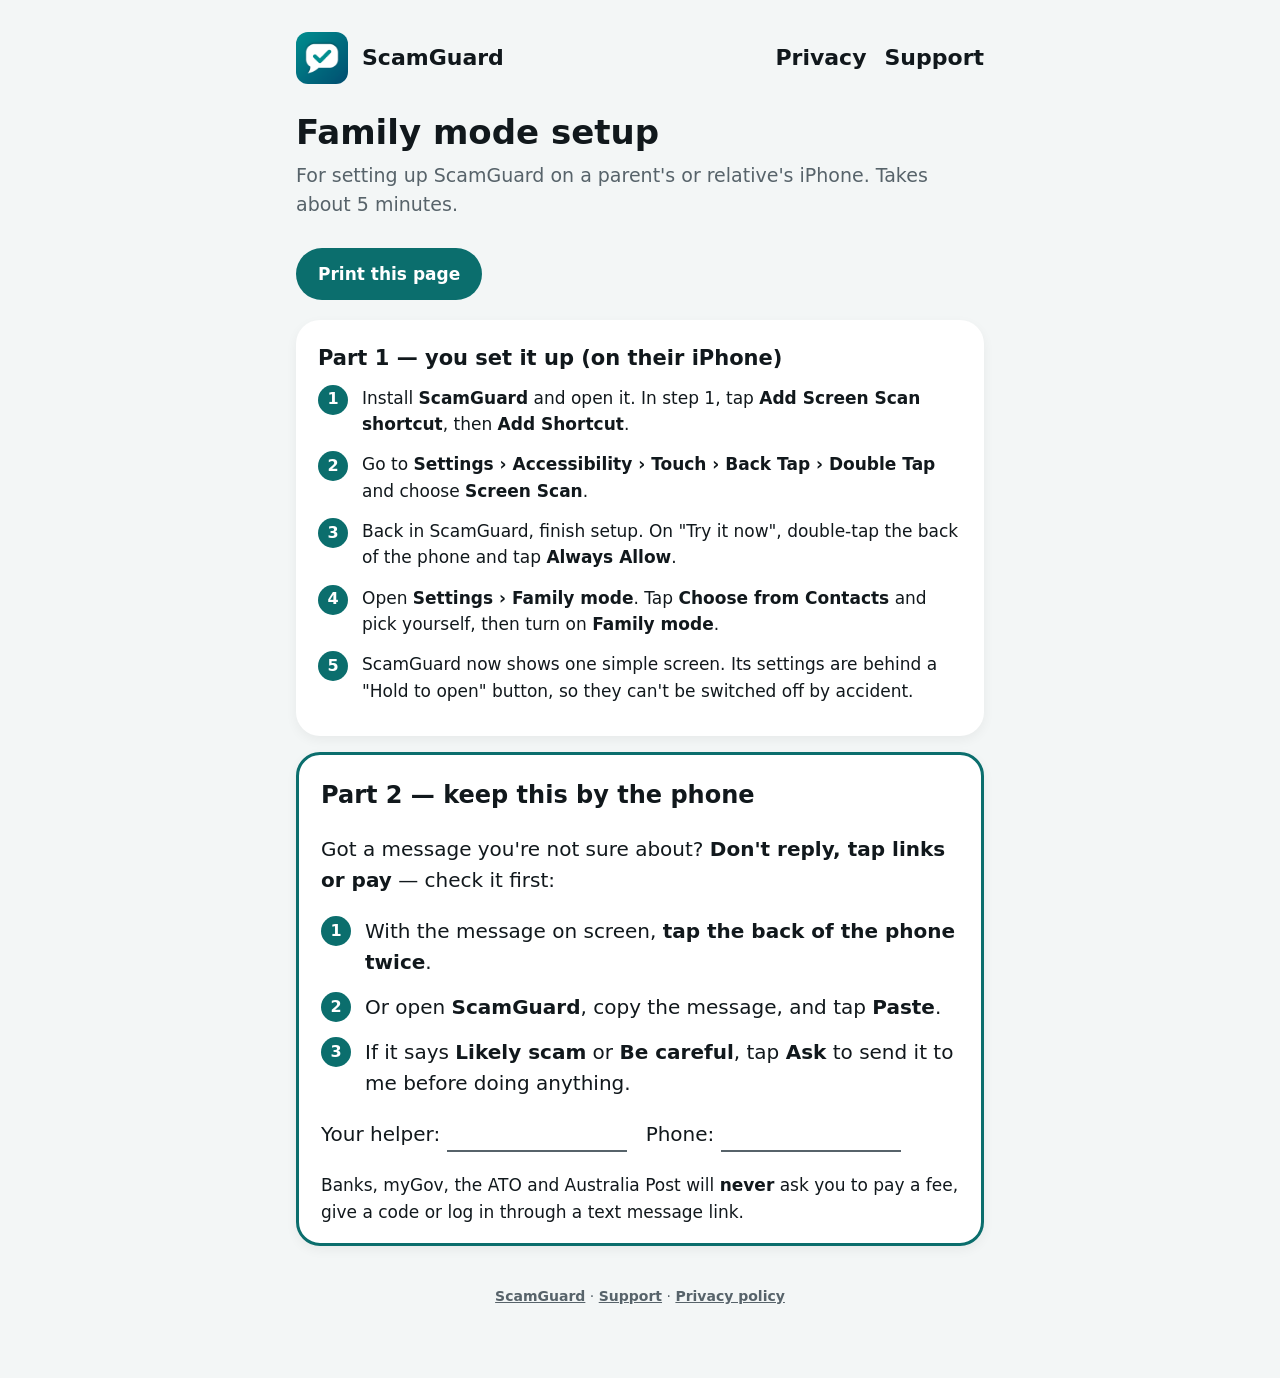
==== family-setup/index.html @ 92d3ee9f "Add printable Family mode setup guide and link it Co-Authored-By: Claude Opus 5.5 <noreply@anthropic" ====
<!doctype html>
<html lang="en-AU">
<head>
  <meta charset="utf-8">
  <meta name="viewport" content="width=device-width, initial-scale=1">
  <title>Family mode setup guide — ScamGuard</title>
  <meta name="description" content="A one-page, printable guide to setting up ScamGuard's Family mode on a relative's iPhone.">
  <link rel="icon" href="../favicon.png">
  <link rel="stylesheet" href="../style.css">
  <style>
    .steps { counter-reset: step; list-style: none; padding: 0; margin: 0; }
    .steps li { counter-increment: step; position: relative; padding-left: 44px; margin-bottom: 14px; }
    .steps li::before {
      content: counter(step);
      position: absolute; left: 0; top: 0;
      width: 30px; height: 30px; border-radius: 50%;
      background: var(--fill); color: #fff;
      display: flex; align-items: center; justify-content: center;
      font-weight: 700; font-size: 16px;
    }
    .fill-in { display: inline-block; min-width: 180px; border-bottom: 2px solid var(--secondary); }
    .keep { border: 3px solid var(--fill); }
    .keep h2 { font-size: 24px; }
    .big { font-size: 20px; }
    .print-hint { margin-bottom: 20px; }

    /* One A4/Letter page: no chrome, black on white, no shadows, tighter spacing. */
    @media print {
      @page { margin: 14mm; }
      :root { --bg: #fff; --surface: #fff; --text: #000; --secondary: #333; --inset: #ddd; }
      body { font-size: 12pt; line-height: 1.4; }
      header.site nav, footer, .print-hint { display: none; }
      main { padding: 0; max-width: none; }
      header.site { margin-bottom: 10px; }
      header.site img { width: 36px; height: 36px; }
      h1 { font-size: 22pt; }
      .card { box-shadow: none; border: 1px solid #999; padding: 12px 16px; margin-bottom: 10px; break-inside: avoid; }
      .keep { border: 3px solid #000; }
      .steps li { margin-bottom: 8px; }
      .steps li::before { background: #000; -webkit-print-color-adjust: exact; print-color-adjust: exact; }
      a { color: #000; text-decoration: none; }
    }
  </style>
</head>
<body>
<main>
  <header class="site">
    <img src="../icon.png" alt="">
    <a href="../">ScamGuard</a>
    <nav aria-label="Site">
      <a href="../privacy/">Privacy</a>
      <a href="../support/">Support</a>
    </nav>
  </header>

  <h1>Family mode setup</h1>
  <p class="lede">For setting up ScamGuard on a parent's or relative's iPhone. Takes about 5 minutes.</p>
  <p class="print-hint"><a class="button" href="javascript:window.print()">Print this page</a></p>

  <div class="card">
    <h2>Part 1 — you set it up (on their iPhone)</h2>
    <ol class="steps">
      <li>Install <strong>ScamGuard</strong> and open it. In step 1, tap <strong>Add Screen Scan shortcut</strong>, then <strong>Add Shortcut</strong>.</li>
      <li>Go to <strong>Settings › Accessibility › Touch › Back Tap › Double Tap</strong> and choose <strong>Screen Scan</strong>.</li>
      <li>Back in ScamGuard, finish setup. On "Try it now", double-tap the back of the phone and tap <strong>Always Allow</strong>.</li>
      <li>Open <strong>Settings › Family mode</strong>. Tap <strong>Choose from Contacts</strong> and pick yourself, then turn on <strong>Family mode</strong>.</li>
      <li>ScamGuard now shows one simple screen. Its settings are behind a "Hold to open" button, so they can't be switched off by accident.</li>
    </ol>
  </div>

  <div class="card keep">
    <h2>Part 2 — keep this by the phone</h2>
    <p class="big">Got a message you're not sure about? <strong>Don't reply, tap links or pay</strong> — check it first:</p>
    <ol class="steps big">
      <li>With the message on screen, <strong>tap the back of the phone twice</strong>.</li>
      <li>Or open <strong>ScamGuard</strong>, copy the message, and tap <strong>Paste</strong>.</li>
      <li>If it says <strong>Likely scam</strong> or <strong>Be careful</strong>, tap <strong>Ask</strong> to send it to me before doing anything.</li>
    </ol>
    <p class="big">Your helper: <span class="fill-in">&nbsp;</span> &nbsp; Phone: <span class="fill-in">&nbsp;</span></p>
    <p>Banks, myGov, the ATO and Australia Post will <strong>never</strong> ask you to pay a fee, give a code or log in through a text message link.</p>
  </div>

  <footer><p><a href="../">ScamGuard</a> · <a href="../support/">Support</a> · <a href="../privacy/">Privacy policy</a></p></footer>
</main>
</body>
</html>
---- style.css ----
/* ScamGuard site: the app's "calm & friendly" look. Colours meet 4.5:1 contrast in both themes. */
:root {
  --bg: #F3F6F6;
  --surface: #FFFFFF;
  --inset: #EEF3F3;
  --text: #11181C;
  --secondary: #57636A;
  --accent: #0B6E6D;
  --fill: #0B6E6D;
  --radius: 24px;
  color-scheme: light dark;
}

@media (prefers-color-scheme: dark) {
  :root {
    --bg: #0B1113;
    --surface: #162024;
    --inset: #1E2A2E;
    --text: #EEF3F3;
    --secondary: #A3B1B6;
    --accent: #2DB7AE;
  }
}

* { box-sizing: border-box; }

body {
  margin: 0;
  background: var(--bg);
  color: var(--text);
  font-family: ui-rounded, "SF Pro Rounded", -apple-system, BlinkMacSystemFont, "Segoe UI", system-ui, sans-serif;
  font-size: 17px;
  line-height: 1.55;
  -webkit-text-size-adjust: 100%;
}

main {
  max-width: 720px;
  margin: 0 auto;
  padding: 32px 16px 56px;
}

a { color: var(--accent); font-weight: 600; }
a:focus-visible { outline: 3px solid var(--accent); outline-offset: 3px; border-radius: 6px; }

header.site {
  display: flex;
  align-items: center;
  gap: 14px;
  margin-bottom: 28px;
}
header.site img { width: 52px; height: 52px; border-radius: 12px; }
header.site a { color: var(--text); text-decoration: none; font-size: 22px; font-weight: 700; }

nav { margin-left: auto; display: flex; gap: 18px; font-size: 15px; }
nav a { color: var(--secondary); text-decoration: none; }
nav a[aria-current="page"] { color: var(--accent); }

h1 { font-size: 34px; line-height: 1.2; margin: 0 0 8px; }
h2 { font-size: 21px; margin: 0 0 10px; }
.lede { color: var(--secondary); font-size: 19px; margin: 0 0 28px; }
.updated { color: var(--secondary); font-size: 15px; margin: 0 0 24px; }

.card {
  background: var(--surface);
  border-radius: var(--radius);
  padding: 22px 22px 18px;
  margin: 0 0 16px;
  box-shadow: 0 4px 12px rgba(0, 0, 0, 0.05);
}
.card p:last-child, .card ul:last-child { margin-bottom: 0; }
.card ul { padding-left: 20px; }
.card li { margin-bottom: 6px; }

.verdict {
  border-radius: var(--radius);
  overflow: hidden;
  background: var(--surface);
  box-shadow: 0 6px 14px rgba(0, 0, 0, 0.05);
  margin: 0 0 16px;
}
.verdict .band { background: #B91C1C; color: #FFFFFF; padding: 16px 22px; font-weight: 700; font-size: 22px; }
.verdict .body { padding: 16px 22px 18px; }
.pill { display: inline-block; background: var(--inset); border-radius: 999px; padding: 6px 12px; font-size: 15px; }
.muted { color: var(--secondary); }

table { width: 100%; border-collapse: collapse; font-size: 16px; }
th, td { text-align: left; vertical-align: top; padding: 10px 8px; border-top: 1px solid var(--inset); }
th { font-weight: 700; }

.button {
  display: inline-block;
  background: var(--fill);
  color: #FFFFFF;
  text-decoration: none;
  border-radius: 999px;
  padding: 13px 22px;
  font-weight: 700;
}

footer { color: var(--secondary); font-size: 14px; text-align: center; margin-top: 40px; }
footer a { color: var(--secondary); }

header.site { flex-wrap: wrap; row-gap: 10px; }

@media (max-width: 520px) {
  h1 { font-size: 28px; }
  /* Links go on their own line under the logo so nothing runs off a narrow screen. */
  nav { width: 100%; margin-left: 0; gap: 20px; }
  th, td { padding: 8px 4px; }
}
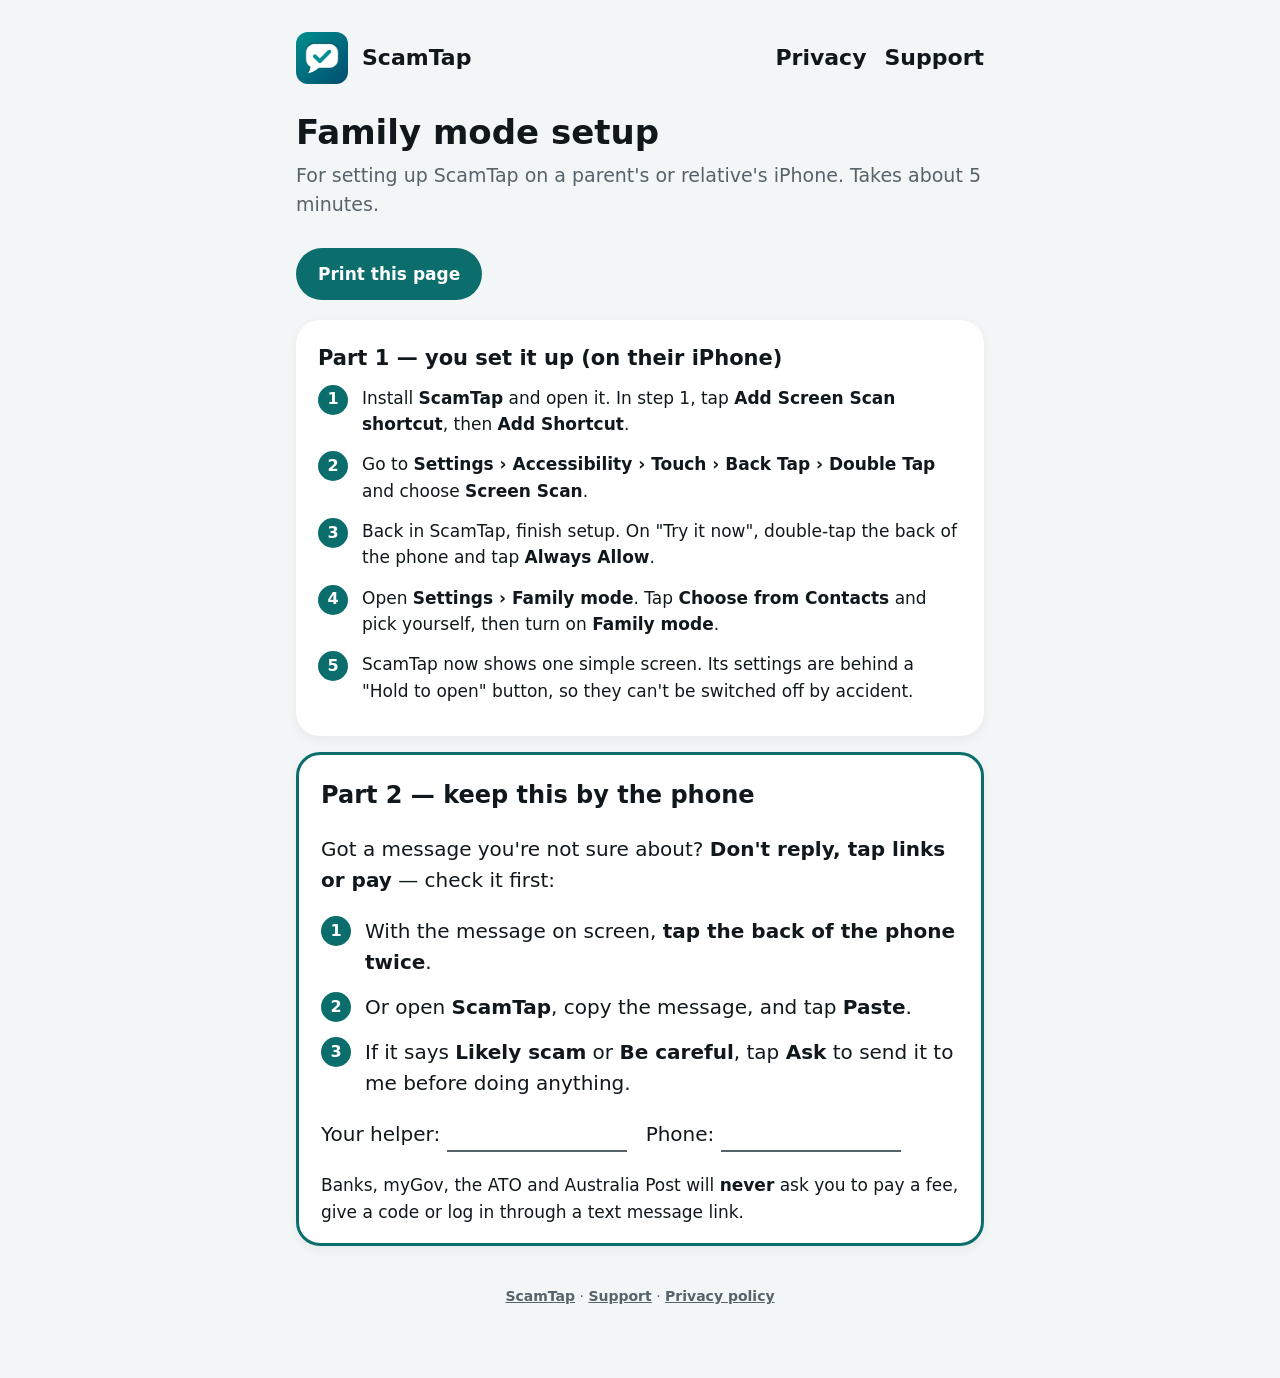
==== commit 1b0986fa: "Rename to ScamTap Co-Authored-By: Claude Opus 5.5 <noreply@anthropic.com>" ====
--- a/family-setup/index.html
+++ b/family-setup/index.html
@@ -3,8 +3,8 @@
 <head>
   <meta charset="utf-8">
   <meta name="viewport" content="width=device-width, initial-scale=1">
-  <title>Family mode setup guide — ScamGuard</title>
-  <meta name="description" content="A one-page, printable guide to setting up ScamGuard's Family mode on a relative's iPhone.">
+  <title>Family mode setup guide — ScamTap</title>
+  <meta name="description" content="A one-page, printable guide to setting up ScamTap's Family mode on a relative's iPhone.">
   <link rel="icon" href="../favicon.png">
   <link rel="stylesheet" href="../style.css">
   <style>
@@ -46,7 +46,7 @@
 <main>
   <header class="site">
     <img src="../icon.png" alt="">
-    <a href="../">ScamGuard</a>
+    <a href="../">ScamTap</a>
     <nav aria-label="Site">
       <a href="../privacy/">Privacy</a>
       <a href="../support/">Support</a>
@@ -54,17 +54,17 @@
   </header>
 
   <h1>Family mode setup</h1>
-  <p class="lede">For setting up ScamGuard on a parent's or relative's iPhone. Takes about 5 minutes.</p>
+  <p class="lede">For setting up ScamTap on a parent's or relative's iPhone. Takes about 5 minutes.</p>
   <p class="print-hint"><a class="button" href="javascript:window.print()">Print this page</a></p>
 
   <div class="card">
     <h2>Part 1 — you set it up (on their iPhone)</h2>
     <ol class="steps">
-      <li>Install <strong>ScamGuard</strong> and open it. In step 1, tap <strong>Add Screen Scan shortcut</strong>, then <strong>Add Shortcut</strong>.</li>
+      <li>Install <strong>ScamTap</strong> and open it. In step 1, tap <strong>Add Screen Scan shortcut</strong>, then <strong>Add Shortcut</strong>.</li>
       <li>Go to <strong>Settings › Accessibility › Touch › Back Tap › Double Tap</strong> and choose <strong>Screen Scan</strong>.</li>
-      <li>Back in ScamGuard, finish setup. On "Try it now", double-tap the back of the phone and tap <strong>Always Allow</strong>.</li>
+      <li>Back in ScamTap, finish setup. On "Try it now", double-tap the back of the phone and tap <strong>Always Allow</strong>.</li>
       <li>Open <strong>Settings › Family mode</strong>. Tap <strong>Choose from Contacts</strong> and pick yourself, then turn on <strong>Family mode</strong>.</li>
-      <li>ScamGuard now shows one simple screen. Its settings are behind a "Hold to open" button, so they can't be switched off by accident.</li>
+      <li>ScamTap now shows one simple screen. Its settings are behind a "Hold to open" button, so they can't be switched off by accident.</li>
     </ol>
   </div>
 
@@ -73,14 +73,14 @@
     <p class="big">Got a message you're not sure about? <strong>Don't reply, tap links or pay</strong> — check it first:</p>
     <ol class="steps big">
       <li>With the message on screen, <strong>tap the back of the phone twice</strong>.</li>
-      <li>Or open <strong>ScamGuard</strong>, copy the message, and tap <strong>Paste</strong>.</li>
+      <li>Or open <strong>ScamTap</strong>, copy the message, and tap <strong>Paste</strong>.</li>
       <li>If it says <strong>Likely scam</strong> or <strong>Be careful</strong>, tap <strong>Ask</strong> to send it to me before doing anything.</li>
     </ol>
     <p class="big">Your helper: <span class="fill-in">&nbsp;</span> &nbsp; Phone: <span class="fill-in">&nbsp;</span></p>
     <p>Banks, myGov, the ATO and Australia Post will <strong>never</strong> ask you to pay a fee, give a code or log in through a text message link.</p>
   </div>
 
-  <footer><p><a href="../">ScamGuard</a> · <a href="../support/">Support</a> · <a href="../privacy/">Privacy policy</a></p></footer>
+  <footer><p><a href="../">ScamTap</a> · <a href="../support/">Support</a> · <a href="../privacy/">Privacy policy</a></p></footer>
 </main>
 </body>
 </html>
